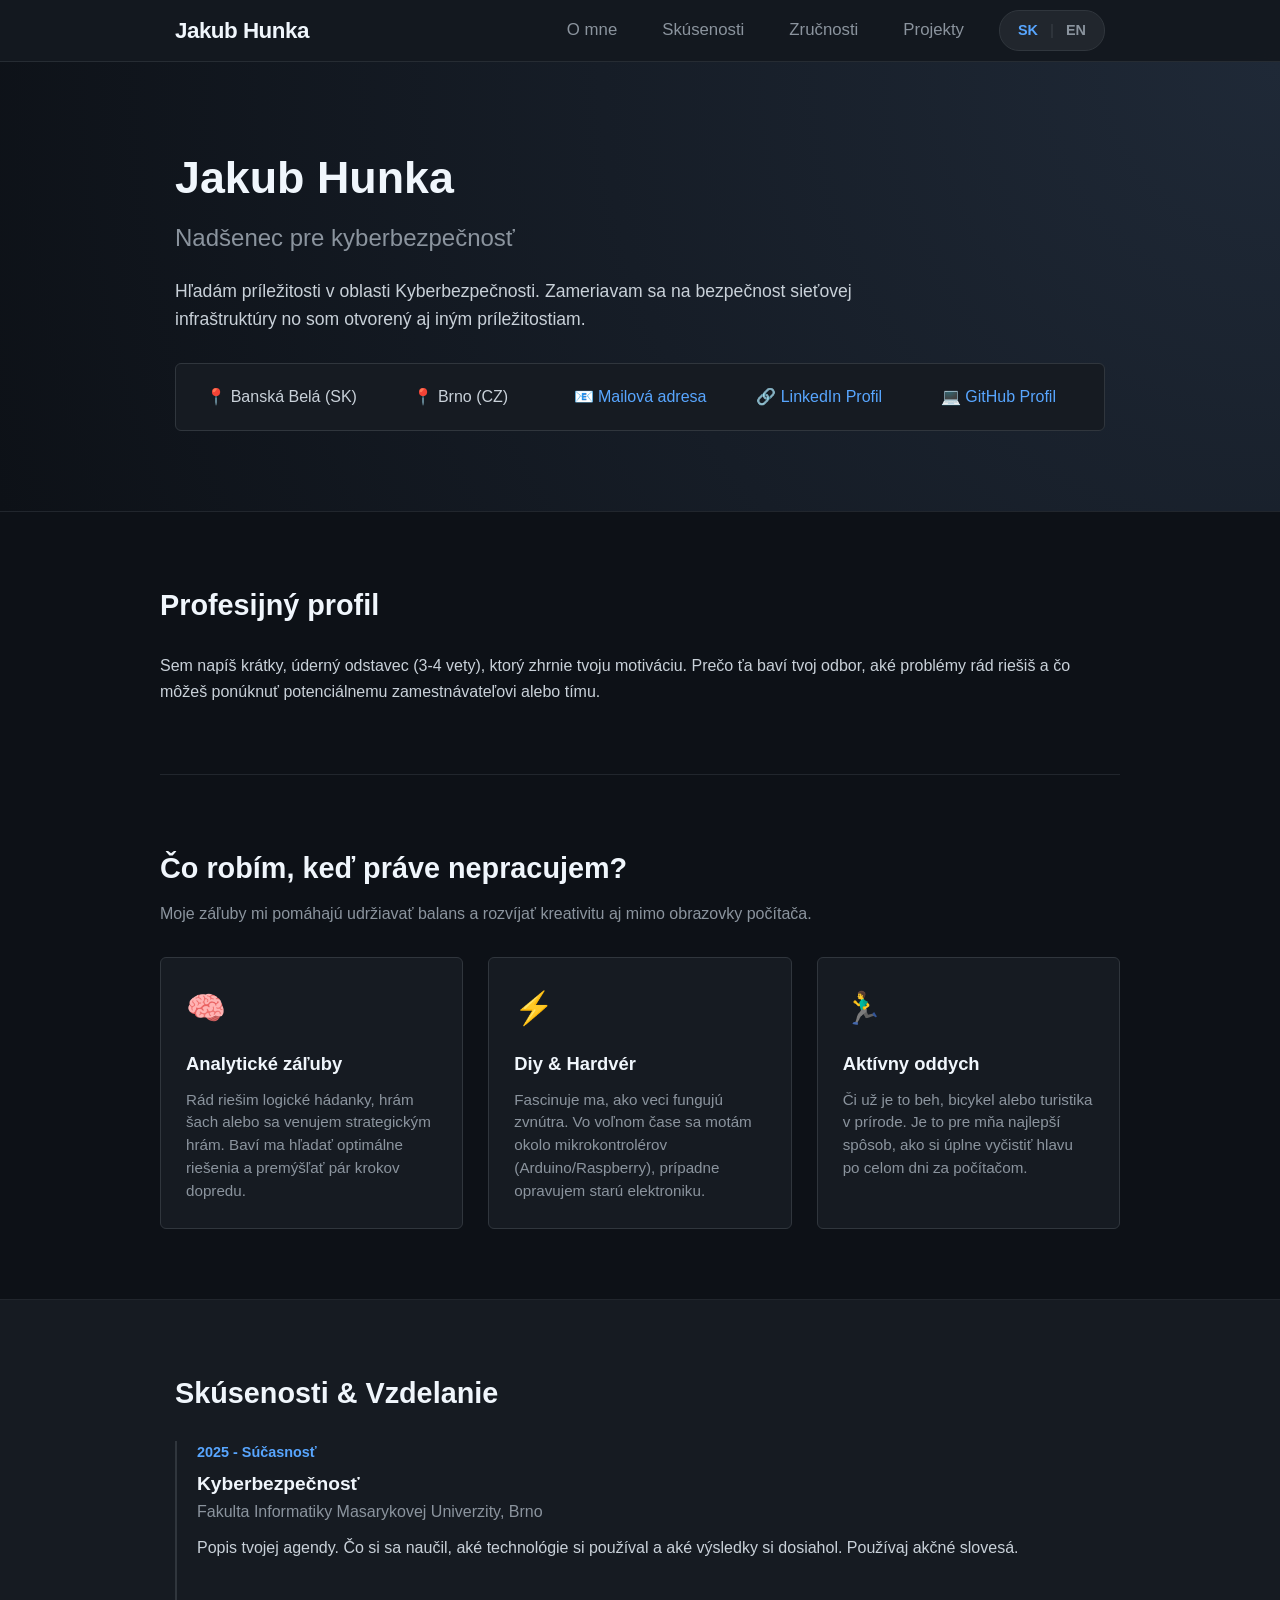
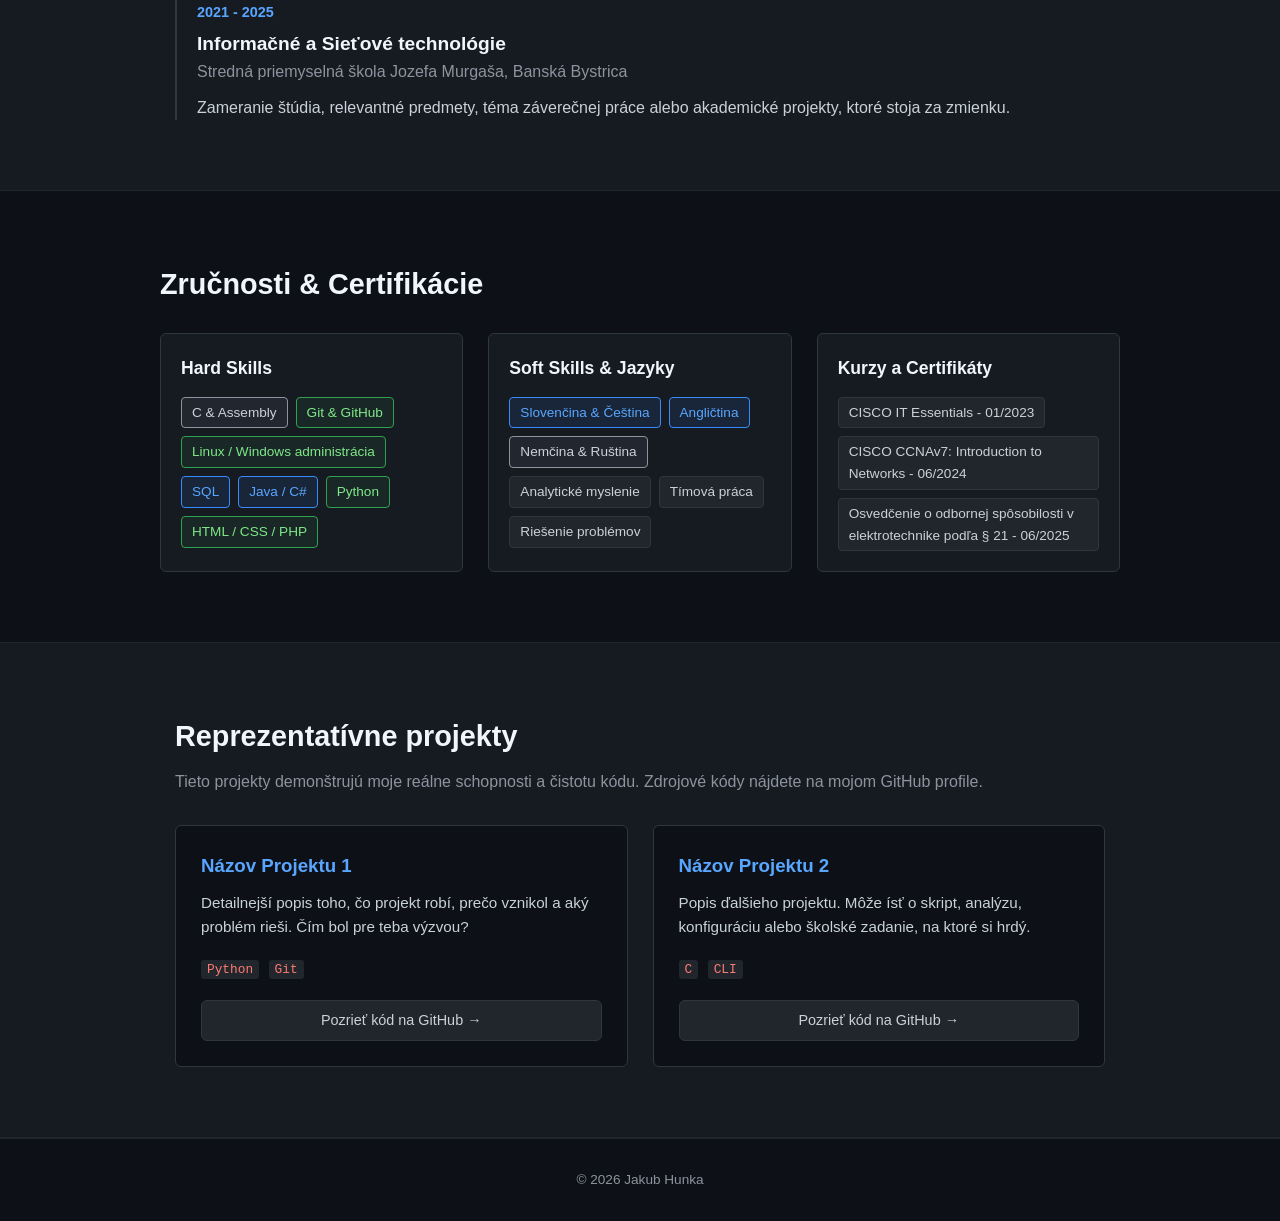
==== index.html @ 0cec3ef6 "first commit" ====
<!DOCTYPE html>
<html lang="sk">
<head>
    <meta charset="UTF-8">
    <meta name="viewport" content="width=device-width, initial-scale=1.0">
    <title>Jakub Hunka | Cybersecurity enthusiast</title>
    <link rel="stylesheet" href="style.css">
    <link rel="icon" href="data:image/svg+xml,<svg xmlns='http://www.w3.org/2000/svg' viewBox='0 0 100 100'><text y='0.9em' font-size='90'>🛡️</text></svg>">
<body>

    <!-- Navigácia -->
    <header>
        <nav class="container">
            <div class="logo">Jakub Hunka</div>
            
            <div class="nav-right">
                <ul class="nav-links">
                    <li><a href="#about">O mne</a></li>
                    <li><a href="#experience">Skúsenosti</a></li>
                    <li><a href="#skills">Zručnosti</a></li>
                    <li><a href="#projects">Projekty</a></li>
                </ul>
                
                <!-- Prepínač jazykov -->
                <div class="lang-switch">
                    <a href="index.html" class="lang-btn active">SK</a>
                    <span class="lang-divider">|</span>
                    <a href="en.html" class="lang-btn">EN</a>
                </div>
            </div>
        </nav>
    </header>

    <!-- Úvod / Rýchly kontakt (Nahrádza záhlavie životopisu) -->
    <section class="hero">
        <div class="container hero-grid">
            <div class="hero-text">
                <h1>Jakub Hunka</h1>
                <h2> Nadšenec pre kyberbezpečnosť</h2>
                <p class="tagline">Hľadám príležitosti v oblasti Kyberbezpečnosti. Zameriavam sa na bezpečnost sieťovej infraštruktúry no som otvorený aj iným príležitostiam.</p>
                
                <!-- Rýchle kontaktné údaje priamo v úvode -->
                <div class="quick-contact">
                    <p>📍 Banská Belá (SK)</p>
                    <p>📍 Brno (CZ)</p>
                    <p>📧 <a href="mailto:heroxxsvk@gmail.com">Mailová adresa</a></p>
                    <p>🔗 <a href="https://www.linkedin.com/in/jakub-hunka-9722633a0/" target="_blank">LinkedIn Profil</a></p>
                    <p>💻 <a href="https://github.com/HeroXXSK" target="_blank">GitHub Profil</a></p>
                </div>
            </div>
        </div>
    </section>

    <!-- O mne / Profil -->
    <section id="about" class="container section">
        <h2>Profesijný profil</h2>
        <p>Sem napíš krátky, úderný odstavec (3-4 vety), ktorý zhrnie tvoju motiváciu. Prečo ťa baví tvoj odbor, aké problémy rád riešiš a čo môžeš ponúknuť potenciálnemu zamestnávateľovi alebo tímu.</p>
    </section>
    <section id="interests" class="container section border-top">
        <h2>Čo robím, keď práve nepracujem?</h2>
        <p class="section-intro">Moje záľuby mi pomáhajú udržiavať balans a rozvíjať kreativitu aj mimo obrazovky počítača.</p>
        
        <div class="interests-grid">
            <div class="interest-card">
                <span class="interest-icon">🧠</span>
                <h3>Analytické záľuby</h3>
                <p>Rád riešim logické hádanky, hrám šach alebo sa venujem strategickým hrám. Baví ma hľadať optimálne riešenia a premýšľať pár krokov dopredu.</p>
            </div>

            <div class="interest-card">
                <span class="interest-icon">⚡</span>
                <h3>Diy & Hardvér</h3>
                <p>Fascinuje ma, ako veci fungujú zvnútra. Vo voľnom čase sa motám okolo mikrokontrolérov (Arduino/Raspberry), prípadne opravujem starú elektroniku.</p>
            </div>

            <div class="interest-card">
                <span class="interest-icon">🏃‍♂️</span>
                <h3>Aktívny oddych</h3>
                <p>Či už je to beh, bicykel alebo turistika v prírode. Je to pre mňa najlepší spôsob, ako si úplne vyčistiť hlavu po celom dni za počítačom.</p>
            </div>
        </div>
    </section>

    <!-- Pracovné skúsenosti a Vzdelanie -->
    <section id="experience" class="bg-dark-accent section">
        <div class="container">
            <h2>Skúsenosti & Vzdelanie</h2>
            <div class="timeline">
                
                <!-- Položka 1 (Napr. práca alebo stáž) -->
                <div class="timeline-item">
                    <div class="timeline-date">2025 - Súčasnosť</div>
                    <div class="timeline-content">
                        <h3>Kyberbezpečnosť</h3>
                        <h4>Fakulta Informatiky Masarykovej Univerzity, Brno</h4>
                        <p>Popis tvojej agendy. Čo si sa naučil, aké technológie si používal a aké výsledky si dosiahol. Používaj akčné slovesá.</p>
                    </div>
                </div>

                <!-- Položka 2 (Napr. vysoká alebo stredná škola) -->
                <div class="timeline-item">
                    <div class="timeline-date">2021 - 2025</div>
                    <div class="timeline-content">
                        <h3>Informačné a Sieťové technológie</h3>
                        <h4>Stredná priemyselná škola Jozefa Murgaša, Banská Bystrica</h4>
                        <p>Zameranie štúdia, relevantné predmety, téma záverečnej práce alebo akademické projekty, ktoré stoja za zmienku.</p>
                    </div>
                </div>

            </div>
        </div>
    </section>

    <!-- Technické a Mäkké Zručnosti -->
    <section id="skills" class="container section">
        <h2>Zručnosti & Certifikácie</h2>
        <div class="skills-grid">
            
            <div class="skill-card">
                <h3>Hard Skills</h3>
                <div class="skill-tags">
                    <span class="skill-lvl-beg" data-tooltip="">C & Assembly</span>
                    <span class="skill-lvl-int" data-tooltip="">Git & GitHub</span>
                    <span class="skill-lvl-int" data-tooltip="">Linux / Windows administrácia</span>
                    <span class="skill-lvl-adv" data-tooltip="">SQL</span>
                    <span class="skill-lvl-adv" data-tooltip="">Java / C#</span>
                    <span class="skill-lvl-int" data-tooltip="">Python</span>
                    <span class="skill-lvl-int" data-tooltip="">HTML / CSS / PHP </span>
                </div>
            </div>

            <div class="skill-card">
                <h3>Soft Skills & Jazyky</h3>
                <div class="skill-tags">
                    <span class="skill-lvl-adv" data-tooltip="Rodný jazyk">Slovenčina & Čeština</span>
                    <span class="skill-lvl-adv" data-tooltip="">Angličtina</span>
                    <span class="skill-lvl-beg" data-tooltip="">Nemčina & Ruština</span>
                    <span class="no-tooltip" data-tooltip="">Analytické myslenie</span>
                    <span class="no-tooltip" data-tooltip="">Tímová práca</span>
                    <span class="no-tooltip" data-tooltip="">Riešenie problémov</span>
                </div>
            </div>

            <div class="skill-card">
                <h3>Kurzy a Certifikáty</h3>
                <div class="skill-tags">
                    <span class="no-tooltip">CISCO IT Essentials - 01/2023</span>
                    <span class="no-tooltip">CISCO CCNAv7: Introduction to Networks - 06/2024</span>
                    <span class="no-tooltip">Osvedčenie o odbornej spôsobilosti v elektrotechnike podľa § 21 - 06/2025</span>
                </div>
            </div>

        </div>
    </section>

    <!-- Projekty (Kľúčová časť, keďže ide o GitHub portfólio) -->
    <section id="projects" class="bg-dark-accent section">
        <div class="container">
            <h2>Reprezentatívne projekty</h2>
            <p class="section-intro">Tieto projekty demonštrujú moje reálne schopnosti a čistotu kódu. Zdrojové kódy nájdete na mojom GitHub profile.</p>
            
            <div class="projects-grid">
                
                <!-- Projekt 1 -->
                <div class="project-box">
                    <h3>Názov Projektu 1</h3>
                    <p>Detailnejší popis toho, čo projekt robí, prečo vznikol a aký problém rieši. Čím bol pre teba výzvou?</p>
                    <div class="project-tech">
                        <code>Python</code> <code>Git</code>
                    </div>
                    <a href="https://github.com/tvoje-meno/projekt1" class="github-btn" target="_blank">Pozrieť kód na GitHub &rarr;</a>
                </div>

                <!-- Projekt 2 -->
                <div class="project-box">
                    <h3>Názov Projektu 2</h3>
                    <p>Popis ďalšieho projektu. Môže ísť o skript, analýzu, konfiguráciu alebo školské zadanie, na ktoré si hrdý.</p>
                    <div class="project-tech">
                        <code>C</code> <code>CLI</code>
                    </div>
                    <a href="https://github.com/tvoje-meno/projekt2" class="github-btn" target="_blank">Pozrieť kód na GitHub &rarr;</a>
                </div>

            </div>
        </div>
    </section>

    <!-- Pätička -->
    <footer>
        <div class="container footer-content">
            <p>&copy; 2026 Jakub Hunka</p>
        </div>
    </footer>

</body>
</html>
---- style.css ----
/* Základné resety */
* {
    margin: 0;
    padding: 0;
    box-sizing: border-box;
}

html {
    scroll-behavior: smooth;
}

body {
    font-family: -apple-system, BlinkMacSystemFont, "Segoe UI", Roboto, Helvetica, Arial, sans-serif;
    line-height: 1.6;
    background-color: #0d1117; /* GitHub dark bg */
    color: #c9d1d9;
}

.container {
    width: 90%;
    max-width: 960px;
    margin: 0 auto;
    padding: 0 15px;
}

/* Navigácia */

.accent {
    color: #58a6ff;
}

.nav-links li {
    margin-left: 20px;
}

header {
    background-color: rgba(22, 27, 34, 0.85); /* Polopriehľadná tmavá */
    backdrop-filter: blur(12px); /* Sklenený efekt */
    -webkit-backdrop-filter: blur(12px);
    position: sticky;
    top: 0;
    z-index: 1000;
    border-bottom: 1px solid rgba(48, 54, 61, 0.7);
    padding: 10px 0; /* Zväčšenie celkovej výšky */
}

nav {
    display: flex;
    justify-content: space-between;
    align-items: center;
}

.logo {
    font-size: 1.4rem; /* Zväčšené logo */
    font-weight: 800;
    letter-spacing: -0.5px;
    color: #f0f6fc;
}

/* Pravá strana navigácie (odkazy + jazyky) */
.nav-right {
    display: flex;
    align-items: center;
    gap: 35px; /* Priestor medzi menu a prepínačom */
}

.nav-links {
    display: flex;
    list-style: none;
    gap: 25px; /* Väčšie rozostupy medzi odkazmi */
}

.nav-links a {
    color: #8b949e;
    text-decoration: none;
    font-size: 1.05rem; /* Väčšie a čitateľnejšie písmo */
    font-weight: 500;
    padding: 6px 0;
    position: relative;
    transition: color 0.2s ease;
}

/* Animovaná linka pod odkazom pri hoveri */
.nav-links a::after {
    content: '';
    position: absolute;
    width: 0;
    height: 2px;
    bottom: 0;
    left: 0;
    background-color: #58a6ff;
    transition: width 0.2s ease;
}

.nav-links a:hover {
    color: #f0f6fc;
}

.nav-links a:hover::after {
    width: 100%;
}

/* Jazykový prepínač */
.lang-switch {
    display: flex;
    align-items: center;
    background-color: #21262d;
    padding: 6px 14px;
    border-radius: 20px; /* Zaoblený "pill" tvar */
    border: 1px solid #30363d;
    font-size: 0.9rem;
    font-weight: 600;
}

.lang-btn {
    color: #8b949e;
    text-decoration: none;
    transition: color 0.2s;
    padding: 2px 4px;
}

.lang-btn:hover {
    color: #58a6ff;
}

.lang-btn.active {
    color: #58a6ff; /* Aktívny jazyk svieti namodro */
}

.lang-divider {
    color: #30363d;
    margin: 0 8px;
    user-select: none;
}

/* Doplnenie pre responzivitu, aby prepínač nezmizol na mobile */
@media (max-width: 600px) {
    .nav-links { 
        display: none; /* Skryje textové menu na mobile */
    }
    .nav-right {
        gap: 0;
    }
}

/* Hero sekcia s kontaktom */
.hero {
    padding: 80px 0;
    background: radial-gradient(circle at top right, #1f2937, #0d1117);
    border-bottom: 1px solid #21262d;
}

.hero-text h1 {
    font-size: 2.8rem;
    color: #f0f6fc;
    margin-bottom: 5px;
}

.hero-text h2 {
    font-size: 1.5rem;
    color: #8b949e;
    font-weight: 400;
    margin-bottom: 20px;
}

.tagline {
    font-size: 1.1rem;
    max-width: 700px;
    margin-bottom: 30px;
}

.quick-contact {
    display: grid;
    grid-template-columns: repeat(auto-fit, minmax(170px, 1fr));
    gap: 8px;
    background-color: #161b22;
    padding: 20px;
    border-radius: 6px;
    border: 1px solid #30363d;
    text-align: center;
}

.quick-contact a {
    color: #58a6ff;
    text-decoration: none;
}

.quick-contact a:hover {
    text-decoration: underline;
}

/* Sekcie obecne */
.section {
    padding: 70px 0;
}

.section h2 {
    font-size: 1.8rem;
    color: #f0f6fc;
    margin-bottom: 25px;
}

.section-intro {
    margin-top: -15px;
    margin-bottom: 30px;
    color: #8b949e;
}

.bg-dark-accent {
    background-color: #161b22;
    border-top: 1px solid #21262d;
    border-bottom: 1px solid #21262d;
}
.border-top {
    border-top: 1px solid #21262d;
}

.interests-grid {
    display: grid;
    grid-template-columns: repeat(auto-fit, minmax(250px, 1fr));
    gap: 25px;
    margin-top: 20px;
}

.interest-card {
    background-color: #161b22;
    padding: 25px;
    border-radius: 6px;
    border: 1px solid #30363d;
    transition: transform 0.2s ease, border-color 0.2s ease;
}

.interest-card:hover {
    transform: translateY(-3px);
    border-color: #58a6ff; /* Pri prejdení myšou sa jemne zvýrazní */
}

.interest-icon {
    font-size: 2rem;
    display: block;
    margin-bottom: 15px;
}

.interest-card h3 {
    color: #f0f6fc;
    font-size: 1.15rem;
    margin-bottom: 10px;
}

.interest-card p {
    font-size: 0.95rem;
    color: #8b949e;
    line-height: 1.5;
}

/* Časová os (Skúsenosti a Vzdelanie) */
.timeline {
    position: relative;
    border-left: 2px solid #30363d;
    padding-left: 20px;
}

.timeline-item {
    position: relative;
    margin-bottom: 40px;
}

.timeline-item:last-child {
    margin-bottom: 0;
}

.timeline-date {
    font-weight: 600;
    color: #58a6ff;
    font-size: 0.9rem;
    margin-bottom: 5px;
}

.timeline-content h3 {
    color: #f0f6fc;
    font-size: 1.2rem;
}

.timeline-content h4 {
    color: #8b949e;
    font-weight: 500;
    font-size: 1rem;
    margin-bottom: 10px;
}

/* Zručnosti */
.skills-grid {
    display: grid;
    grid-template-columns: repeat(auto-fit, minmax(280px, 1fr));
    gap: 25px;
}

.skill-card {
    background-color: #161b22;
    padding: 20px;
    border-radius: 6px;
    border: 1px solid #30363d;
}

.skill-card h3 {
    color: #f0f6fc;
    font-size: 1.1rem;
    margin-bottom: 15px;
}

.skill-tags {
    display: flex;
    flex-wrap: wrap;
    gap: 8px;
}

.skill-tags span {
    background-color: #21262d;
    color: #c9d1d9;
    padding: 4px 10px;
    border-radius: 4px;
    font-size: 0.85rem;
    border: 1px solid #30363d;
    position: relative;
    cursor: help;
}
.skill-tags span::before{
    content: attr(data-tooltip);
    position: absolute;
    bottom: 130%;
    left: 50%;
    transform: translateX(-50%) translateY(10px);
    background-color: #161b22;
    color: #c9d1d9;
    padding: 8px 12px;
    font-size: 0.8rem;
    border-radius: 6px;
    border: 1px solid #30363d;
    white-space: nowrap;
    box-shadow: 0 4px 12px rgba(0, 0, 0, 0.5);
    opacity: 0;
    pointer-events: none;
    transition: opacity 0.2s ease, transform 0.2s ease;
    z-index: 10;
}
.skill-tags span::after {
    content: '';
    position: absolute;
    bottom: 115%;
    left: 50%;
    transform: translateX(-50%) translateY(10px);
    border-width: 6px;
    border-style: solid;
    border-color: #30363d transparent transparent transparent;
    opacity: 0;
    pointer-events: none;
    transition: opacity 0.2s ease, transform 0.2s ease;
    z-index: 10;
}
.skill-tags span:hover::before,
.skill-tags span:hover::after {
    opacity: 1;
    transform: translateX(-50%) translateY(0);
}
.skill-tags span.no-tooltip {
    cursor: default;
}
.skill-tags span.no-tooltip:hover::before,
.skill-tags span.no-tooltip:hover::after {
    display: none !important;
    opacity: 0 !important;
    visibility: hidden !important;
}
.skill-tags .skill-lvl-adv {
    border-color: #388bfd;
    color: #58a6ff;
    background-color: rgba(56, 139, 253, 0.1);
}
.skill-tags .skill-lvl-int {
    border-color: #30a14e;
    color: #7ee787;
    background-color: rgba(48, 161, 78, 0.1);
}
.skill-tags .skill-lvl-beg {
    border-color: #8b949e;
    color: #c9d1d9;
    background-color: rgba(139, 148, 158, 0.1);
}


/* Projekty */
.projects-grid {
    display: grid;
    grid-template-columns: repeat(auto-fit, minmax(320px, 1fr));
    gap: 25px;
}

.project-box {
    background-color: #0d1117;
    padding: 25px;
    border-radius: 6px;
    border: 1px solid #30363d;
    display: flex;
    flex-direction: column;
    justify-content: space-between;
}

.project-box h3 {
    color: #58a6ff;
    margin-bottom: 10px;
}

.project-box p {
    font-size: 0.95rem;
    margin-bottom: 15px;
    flex-grow: 1;
}

.project-tech {
    margin-bottom: 20px;
}

.project-tech code {
    background-color: #21262d;
    padding: 2px 6px;
    border-radius: 3px;
    font-size: 0.8rem;
    margin-right: 5px;
    color: #ff7b72;
}

.github-btn {
    display: inline-block;
    text-decoration: none;
    color: #c9d1d9;
    background-color: #21262d;
    padding: 8px 16px;
    border-radius: 6px;
    border: 1px solid #30363d;
    font-size: 0.9rem;
    text-align: center;
    transition: background-color 0.2s, border-color 0.2s;
}

.github-btn:hover {
    background-color: #30363d;
    border-color: #8b949e;
}

/* Pätička */
footer {
    padding: 30px 0;
    text-align: center;
    font-size: 0.85rem;
    color: #8b949e;
    border-top: 1px solid #21262d;
}

/* Mobilné zobrazenie */
@media (max-width: 600px) {
    .hero-text h1 { font-size: 2rem; }
    .nav-links { display: none; } /* Zjednodušenie pre mobil */
}
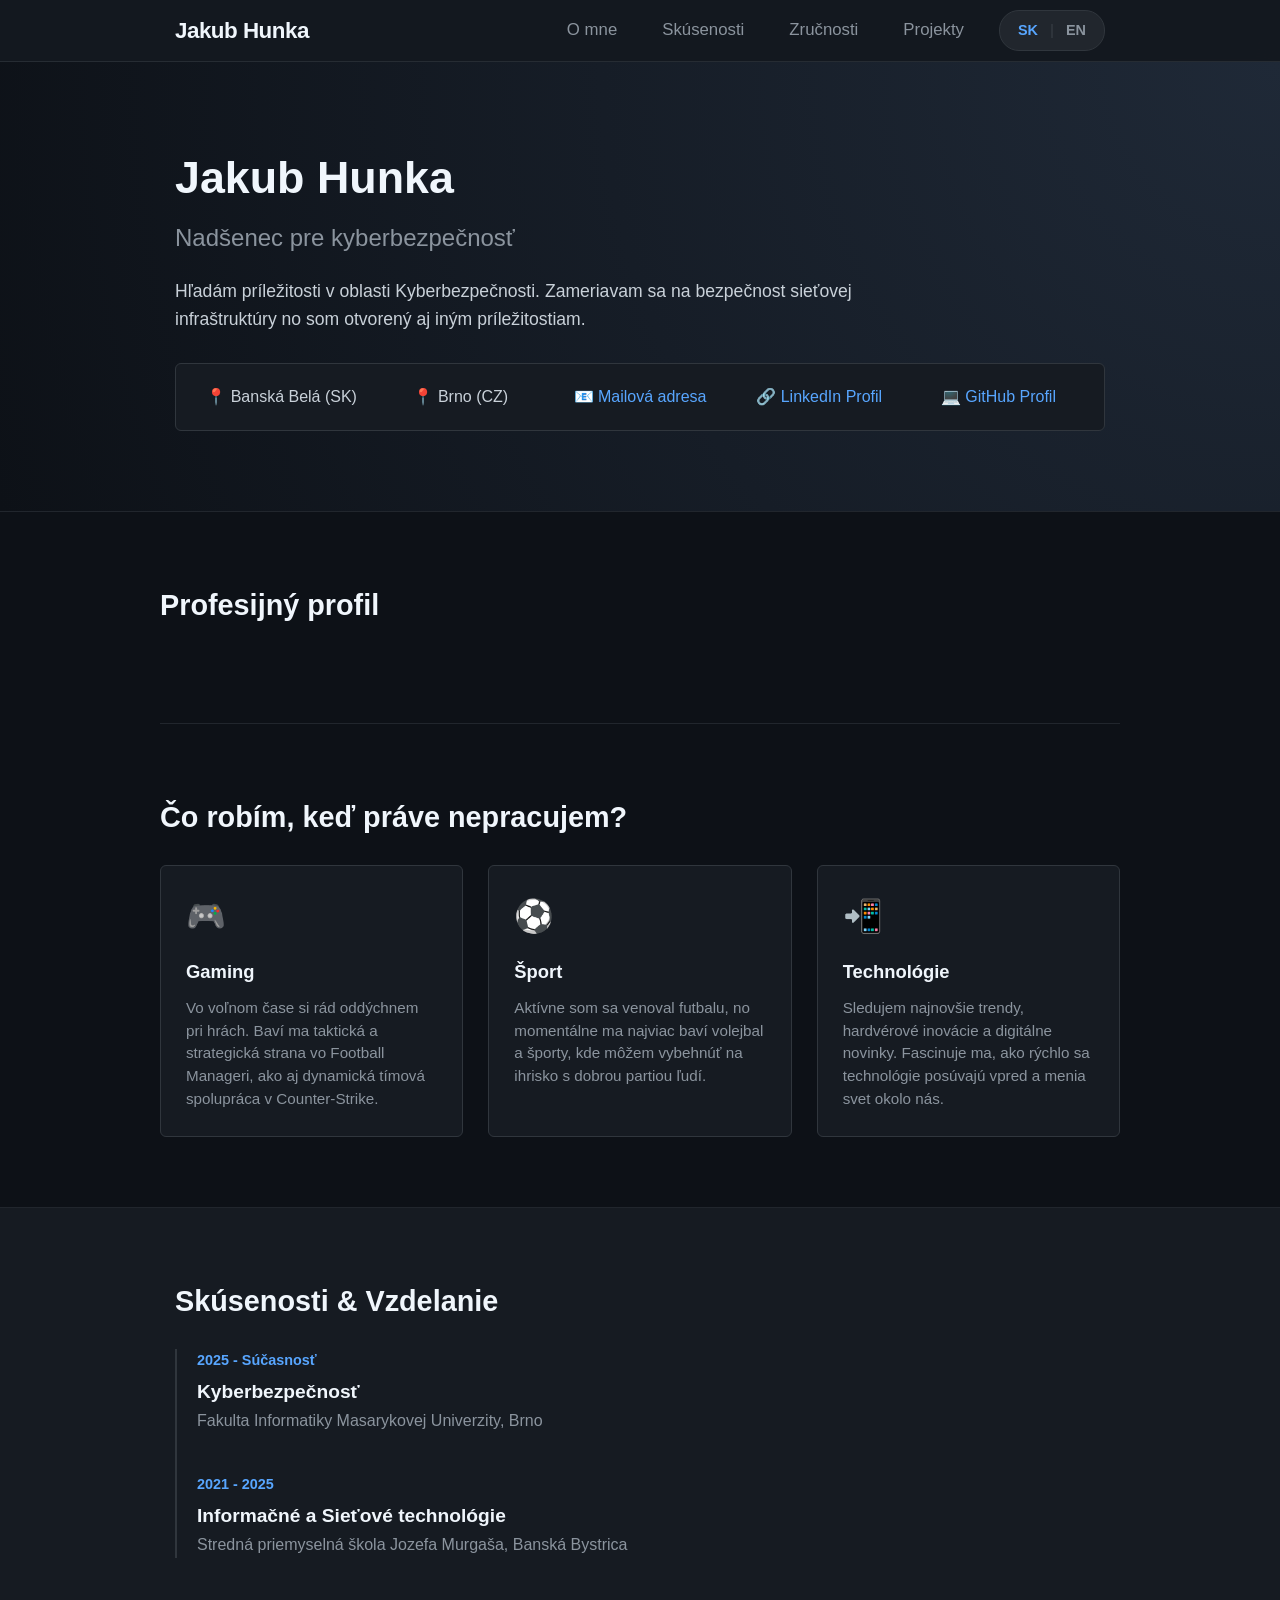
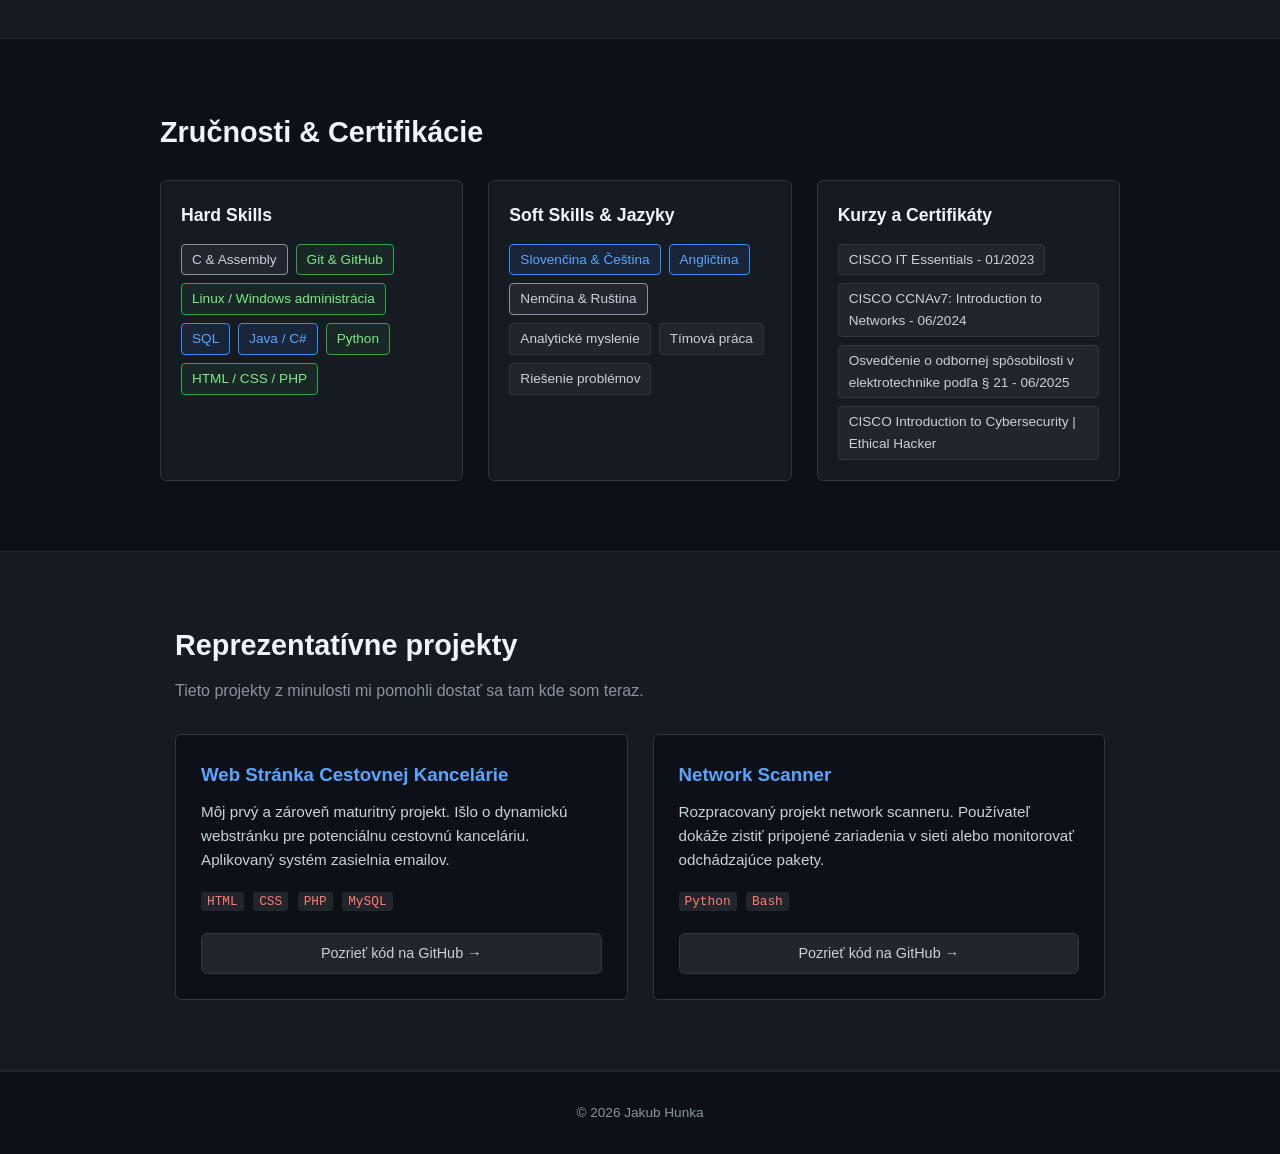
==== commit 35363a04: "Updated" ====
--- a/index.html
+++ b/index.html
@@ -54,29 +54,28 @@
     <!-- O mne / Profil -->
     <section id="about" class="container section">
         <h2>Profesijný profil</h2>
-        <p>Sem napíš krátky, úderný odstavec (3-4 vety), ktorý zhrnie tvoju motiváciu. Prečo ťa baví tvoj odbor, aké problémy rád riešiš a čo môžeš ponúknuť potenciálnemu zamestnávateľovi alebo tímu.</p>
+        <p></p>
     </section>
     <section id="interests" class="container section border-top">
         <h2>Čo robím, keď práve nepracujem?</h2>
-        <p class="section-intro">Moje záľuby mi pomáhajú udržiavať balans a rozvíjať kreativitu aj mimo obrazovky počítača.</p>
         
         <div class="interests-grid">
             <div class="interest-card">
-                <span class="interest-icon">🧠</span>
-                <h3>Analytické záľuby</h3>
-                <p>Rád riešim logické hádanky, hrám šach alebo sa venujem strategickým hrám. Baví ma hľadať optimálne riešenia a premýšľať pár krokov dopredu.</p>
+                <span class="interest-icon">🎮</span>
+                <h3>Gaming</h3>
+                <p>Vo voľnom čase si rád oddýchnem pri hrách. Baví ma taktická a strategická strana vo Football Manageri, ako aj dynamická tímová spolupráca v Counter-Strike.</p>
             </div>
 
             <div class="interest-card">
-                <span class="interest-icon">⚡</span>
-                <h3>Diy & Hardvér</h3>
-                <p>Fascinuje ma, ako veci fungujú zvnútra. Vo voľnom čase sa motám okolo mikrokontrolérov (Arduino/Raspberry), prípadne opravujem starú elektroniku.</p>
+                <span class="interest-icon">⚽</span>
+                <h3>Šport</h3>
+                <p>Aktívne som sa venoval futbalu, no momentálne ma najviac baví volejbal a športy, kde môžem vybehnúť na ihrisko s dobrou partiou ľudí.</p>
             </div>
 
             <div class="interest-card">
-                <span class="interest-icon">🏃‍♂️</span>
-                <h3>Aktívny oddych</h3>
-                <p>Či už je to beh, bicykel alebo turistika v prírode. Je to pre mňa najlepší spôsob, ako si úplne vyčistiť hlavu po celom dni za počítačom.</p>
+                <span class="interest-icon">📲</span>
+                <h3>Technológie</h3>
+                <p>Sledujem najnovšie trendy, hardvérové inovácie a digitálne novinky. Fascinuje ma, ako rýchlo sa technológie posúvajú vpred a menia svet okolo nás.</p>
             </div>
         </div>
     </section>
@@ -87,13 +86,13 @@
             <h2>Skúsenosti & Vzdelanie</h2>
             <div class="timeline">
                 
-                <!-- Položka 1 (Napr. práca alebo stáž) -->
+                <!-- Položka 1 (Napr. súčasná práca alebo štúdium) -->
                 <div class="timeline-item">
                     <div class="timeline-date">2025 - Súčasnosť</div>
                     <div class="timeline-content">
                         <h3>Kyberbezpečnosť</h3>
                         <h4>Fakulta Informatiky Masarykovej Univerzity, Brno</h4>
-                        <p>Popis tvojej agendy. Čo si sa naučil, aké technológie si používal a aké výsledky si dosiahol. Používaj akčné slovesá.</p>
+                        <p></p>
                     </div>
                 </div>
 
@@ -103,7 +102,7 @@
                     <div class="timeline-content">
                         <h3>Informačné a Sieťové technológie</h3>
                         <h4>Stredná priemyselná škola Jozefa Murgaša, Banská Bystrica</h4>
-                        <p>Zameranie štúdia, relevantné predmety, téma záverečnej práce alebo akademické projekty, ktoré stoja za zmienku.</p>
+                        <p></p>
                     </div>
                 </div>
 
@@ -147,6 +146,7 @@
                     <span class="no-tooltip">CISCO IT Essentials - 01/2023</span>
                     <span class="no-tooltip">CISCO CCNAv7: Introduction to Networks - 06/2024</span>
                     <span class="no-tooltip">Osvedčenie o odbornej spôsobilosti v elektrotechnike podľa § 21 - 06/2025</span>
+                    <span class="no-tooltip">CISCO Introduction to Cybersecurity | Ethical Hacker</span>
                 </div>
             </div>
 
@@ -157,28 +157,28 @@
     <section id="projects" class="bg-dark-accent section">
         <div class="container">
             <h2>Reprezentatívne projekty</h2>
-            <p class="section-intro">Tieto projekty demonštrujú moje reálne schopnosti a čistotu kódu. Zdrojové kódy nájdete na mojom GitHub profile.</p>
+            <p class="section-intro">Tieto projekty z minulosti mi pomohli dostať sa tam kde som teraz.</p>
             
             <div class="projects-grid">
                 
                 <!-- Projekt 1 -->
                 <div class="project-box">
-                    <h3>Názov Projektu 1</h3>
-                    <p>Detailnejší popis toho, čo projekt robí, prečo vznikol a aký problém rieši. Čím bol pre teba výzvou?</p>
+                    <h3>Web Stránka Cestovnej Kancelárie</h3>
+                    <p>Môj prvý a zároveň maturitný projekt. Išlo o dynamickú webstránku pre potenciálnu cestovnú kanceláriu. Aplikovaný systém zasielnia emailov.</p>
                     <div class="project-tech">
-                        <code>Python</code> <code>Git</code>
+                        <code>HTML</code> <code>CSS</code> <code>PHP</code> <code>MySQL</code>
                     </div>
-                    <a href="https://github.com/tvoje-meno/projekt1" class="github-btn" target="_blank">Pozrieť kód na GitHub &rarr;</a>
+                    <a href="https://github.com/HeroXXSK/RocnikovyProjekt" class="github-btn" target="_blank">Pozrieť kód na GitHub &rarr;</a>
                 </div>
 
                 <!-- Projekt 2 -->
                 <div class="project-box">
-                    <h3>Názov Projektu 2</h3>
-                    <p>Popis ďalšieho projektu. Môže ísť o skript, analýzu, konfiguráciu alebo školské zadanie, na ktoré si hrdý.</p>
+                    <h3>Network Scanner</h3>
+                    <p>Rozpracovaný projekt network scanneru. Používateľ dokáže zistiť pripojené zariadenia v sieti alebo monitorovať odchádzajúce pakety.</p>
                     <div class="project-tech">
-                        <code>C</code> <code>CLI</code>
+                        <code>Python</code> <code>Bash</code>
                     </div>
-                    <a href="https://github.com/tvoje-meno/projekt2" class="github-btn" target="_blank">Pozrieť kód na GitHub &rarr;</a>
+                    <a href="https://github.com/HeroXXSK/network-scanner" class="github-btn" target="_blank">Pozrieť kód na GitHub &rarr;</a>
                 </div>
 
             </div>
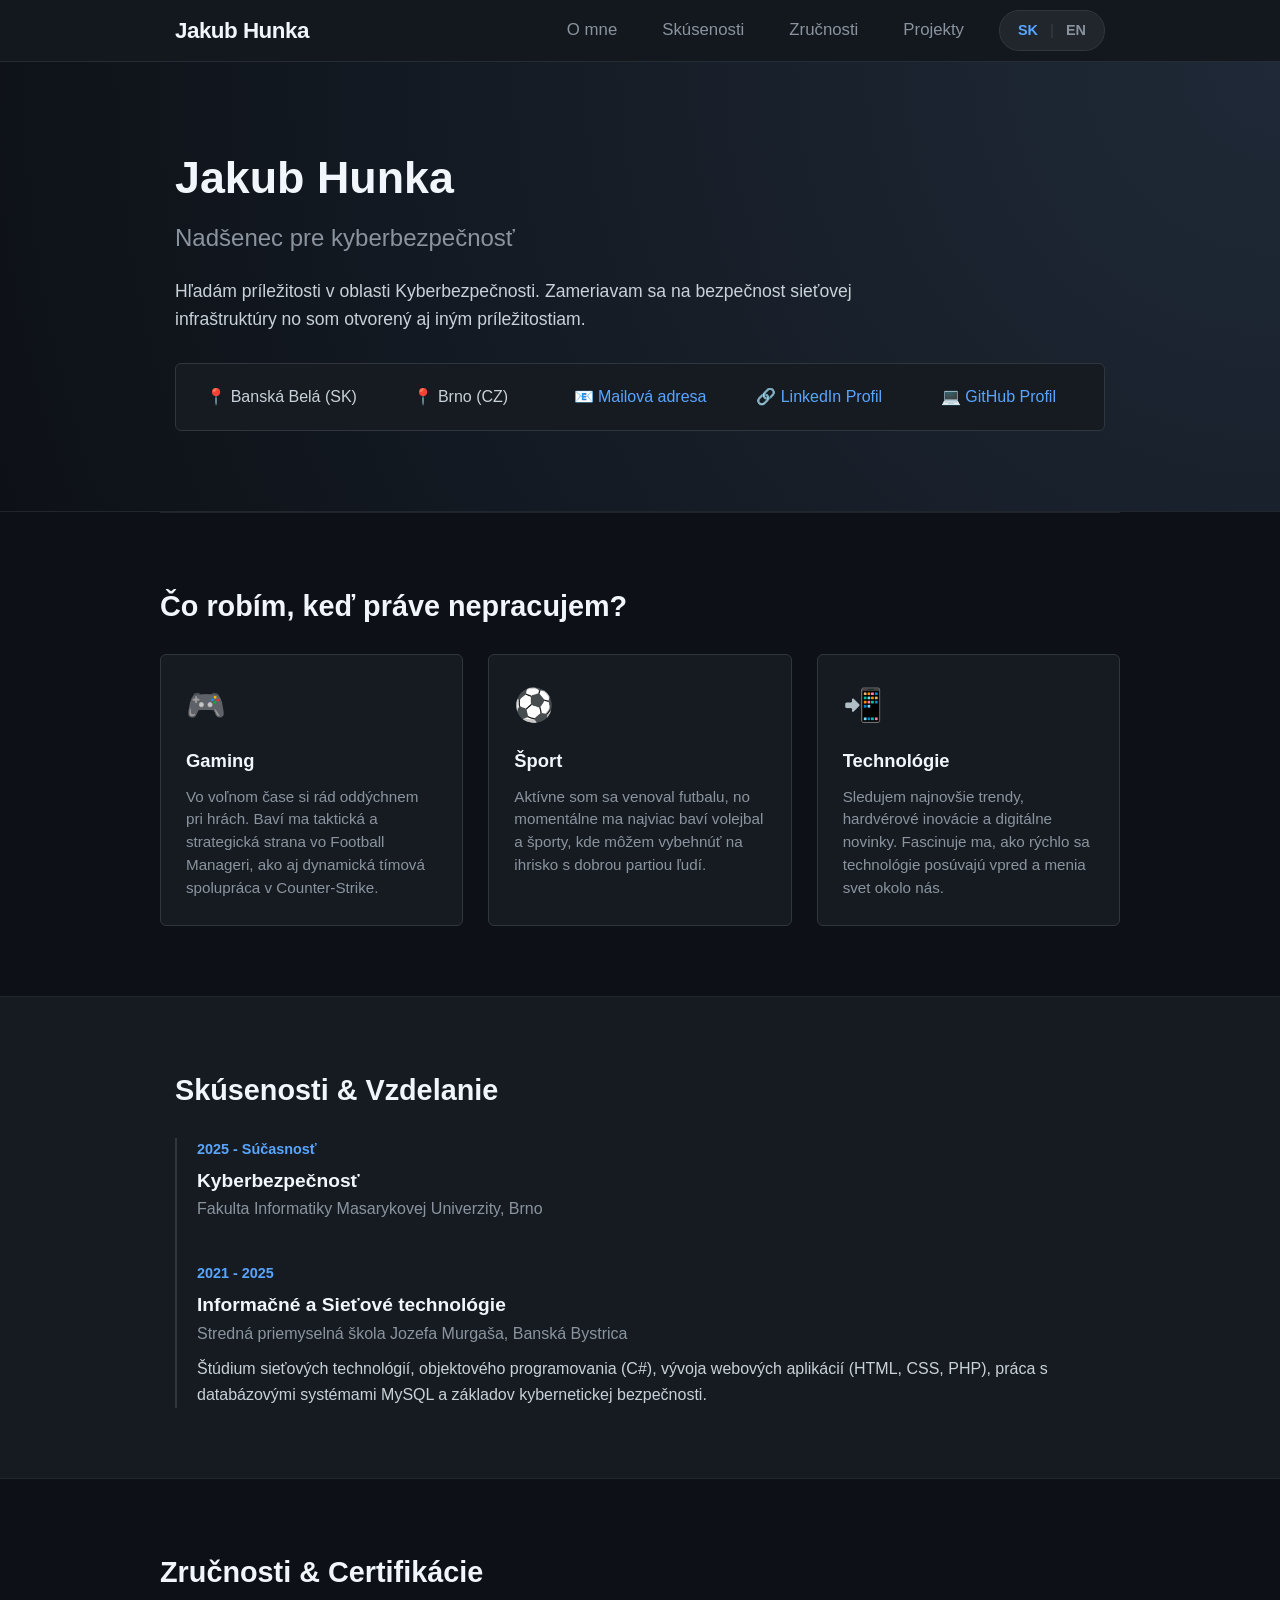
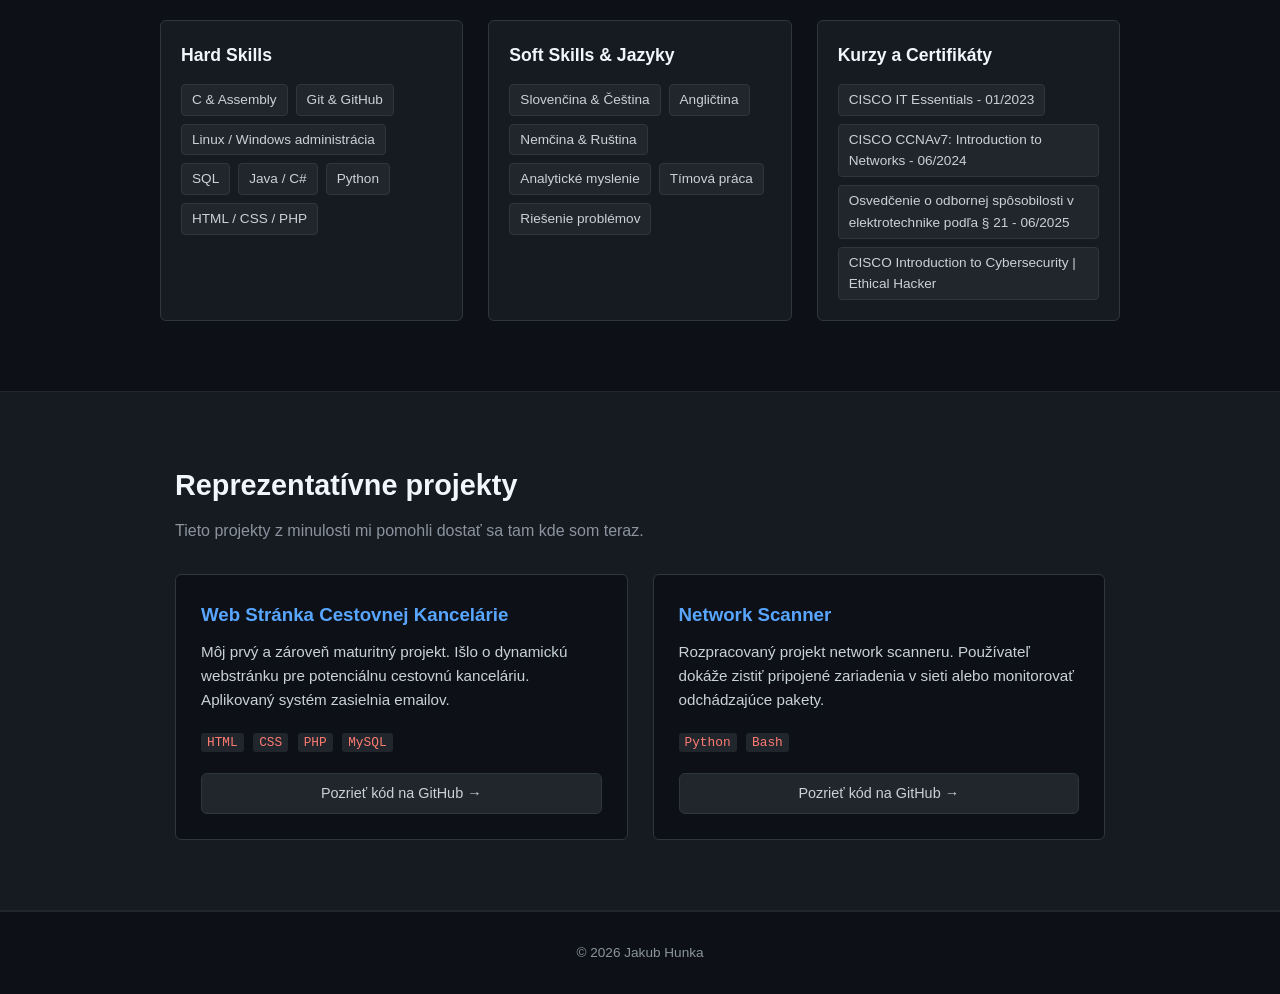
==== commit c55e3d71: "Updated" ====
--- a/index.html
+++ b/index.html
@@ -8,7 +8,6 @@
     <link rel="icon" href="data:image/svg+xml,<svg xmlns='http://www.w3.org/2000/svg' viewBox='0 0 100 100'><text y='0.9em' font-size='90'>🛡️</text></svg>">
 <body>
 
-    <!-- Navigácia -->
     <header>
         <nav class="container">
             <div class="logo">Jakub Hunka</div>
@@ -21,7 +20,6 @@
                     <li><a href="#projects">Projekty</a></li>
                 </ul>
                 
-                <!-- Prepínač jazykov -->
                 <div class="lang-switch">
                     <a href="index.html" class="lang-btn active">SK</a>
                     <span class="lang-divider">|</span>
@@ -31,7 +29,7 @@
         </nav>
     </header>
 
-    <!-- Úvod / Rýchly kontakt (Nahrádza záhlavie životopisu) -->
+    
     <section class="hero">
         <div class="container hero-grid">
             <div class="hero-text">
@@ -39,7 +37,6 @@
                 <h2> Nadšenec pre kyberbezpečnosť</h2>
                 <p class="tagline">Hľadám príležitosti v oblasti Kyberbezpečnosti. Zameriavam sa na bezpečnost sieťovej infraštruktúry no som otvorený aj iným príležitostiam.</p>
                 
-                <!-- Rýchle kontaktné údaje priamo v úvode -->
                 <div class="quick-contact">
                     <p>📍 Banská Belá (SK)</p>
                     <p>📍 Brno (CZ)</p>
@@ -51,11 +48,8 @@
         </div>
     </section>
 
-    <!-- O mne / Profil -->
-    <section id="about" class="container section">
-        <h2>Profesijný profil</h2>
-        <p></p>
-    </section>
+    <!--<section id="about" class="container section">
+    </section>-->
     <section id="interests" class="container section border-top">
         <h2>Čo robím, keď práve nepracujem?</h2>
         
@@ -80,13 +74,11 @@
         </div>
     </section>
 
-    <!-- Pracovné skúsenosti a Vzdelanie -->
     <section id="experience" class="bg-dark-accent section">
         <div class="container">
             <h2>Skúsenosti & Vzdelanie</h2>
             <div class="timeline">
                 
-                <!-- Položka 1 (Napr. súčasná práca alebo štúdium) -->
                 <div class="timeline-item">
                     <div class="timeline-date">2025 - Súčasnosť</div>
                     <div class="timeline-content">
@@ -96,13 +88,12 @@
                     </div>
                 </div>
 
-                <!-- Položka 2 (Napr. vysoká alebo stredná škola) -->
                 <div class="timeline-item">
                     <div class="timeline-date">2021 - 2025</div>
                     <div class="timeline-content">
                         <h3>Informačné a Sieťové technológie</h3>
                         <h4>Stredná priemyselná škola Jozefa Murgaša, Banská Bystrica</h4>
-                        <p></p>
+                        <p>Štúdium sieťových technológií, objektového programovania (C#), vývoja webových aplikácií (HTML, CSS, PHP), práca s databázovými systémami MySQL a základov kybernetickej bezpečnosti.</p>
                     </div>
                 </div>
 
@@ -110,7 +101,6 @@
         </div>
     </section>
 
-    <!-- Technické a Mäkké Zručnosti -->
     <section id="skills" class="container section">
         <h2>Zručnosti & Certifikácie</h2>
         <div class="skills-grid">
@@ -118,22 +108,22 @@
             <div class="skill-card">
                 <h3>Hard Skills</h3>
                 <div class="skill-tags">
-                    <span class="skill-lvl-beg" data-tooltip="">C & Assembly</span>
-                    <span class="skill-lvl-int" data-tooltip="">Git & GitHub</span>
-                    <span class="skill-lvl-int" data-tooltip="">Linux / Windows administrácia</span>
-                    <span class="skill-lvl-adv" data-tooltip="">SQL</span>
-                    <span class="skill-lvl-adv" data-tooltip="">Java / C#</span>
-                    <span class="skill-lvl-int" data-tooltip="">Python</span>
-                    <span class="skill-lvl-int" data-tooltip="">HTML / CSS / PHP </span>
+                    <span class="no-tooltip" data-tooltip="">C & Assembly</span>
+                    <span class="no-tooltip" data-tooltip="">Git & GitHub</span>
+                    <span class="no-tooltip" data-tooltip="">Linux / Windows administrácia</span>
+                    <span class="no-tooltip" data-tooltip="">SQL</span>
+                    <span class="no-tooltip" data-tooltip="">Java / C#</span>
+                    <span class="no-tooltip" data-tooltip="">Python</span>
+                    <span class="no-tooltip" data-tooltip="">HTML / CSS / PHP </span>
                 </div>
             </div>
 
             <div class="skill-card">
                 <h3>Soft Skills & Jazyky</h3>
                 <div class="skill-tags">
-                    <span class="skill-lvl-adv" data-tooltip="Rodný jazyk">Slovenčina & Čeština</span>
-                    <span class="skill-lvl-adv" data-tooltip="">Angličtina</span>
-                    <span class="skill-lvl-beg" data-tooltip="">Nemčina & Ruština</span>
+                    <span class="no-tooltip" data-tooltip="Rodný jazyk">Slovenčina & Čeština</span>
+                    <span class="no-tooltip" data-tooltip="">Angličtina</span>
+                    <span class="no-tooltip" data-tooltip="">Nemčina & Ruština</span>
                     <span class="no-tooltip" data-tooltip="">Analytické myslenie</span>
                     <span class="no-tooltip" data-tooltip="">Tímová práca</span>
                     <span class="no-tooltip" data-tooltip="">Riešenie problémov</span>
@@ -153,7 +143,6 @@
         </div>
     </section>
 
-    <!-- Projekty (Kľúčová časť, keďže ide o GitHub portfólio) -->
     <section id="projects" class="bg-dark-accent section">
         <div class="container">
             <h2>Reprezentatívne projekty</h2>
@@ -161,17 +150,15 @@
             
             <div class="projects-grid">
                 
-                <!-- Projekt 1 -->
                 <div class="project-box">
                     <h3>Web Stránka Cestovnej Kancelárie</h3>
                     <p>Môj prvý a zároveň maturitný projekt. Išlo o dynamickú webstránku pre potenciálnu cestovnú kanceláriu. Aplikovaný systém zasielnia emailov.</p>
                     <div class="project-tech">
                         <code>HTML</code> <code>CSS</code> <code>PHP</code> <code>MySQL</code>
                     </div>
-                    <a href="https://github.com/HeroXXSK/RocnikovyProjekt" class="github-btn" target="_blank">Pozrieť kód na GitHub &rarr;</a>
+                    <a href="https://github.com/HeroXXSK/MaturitnyProjekt" class="github-btn" target="_blank">Pozrieť kód na GitHub &rarr;</a>
                 </div>
 
-                <!-- Projekt 2 -->
                 <div class="project-box">
                     <h3>Network Scanner</h3>
                     <p>Rozpracovaný projekt network scanneru. Používateľ dokáže zistiť pripojené zariadenia v sieti alebo monitorovať odchádzajúce pakety.</p>
--- a/style.css
+++ b/style.css
@@ -34,14 +34,14 @@
 }
 
 header {
-    background-color: rgba(22, 27, 34, 0.85); /* Polopriehľadná tmavá */
-    backdrop-filter: blur(12px); /* Sklenený efekt */
+    background-color: rgba(22, 27, 34, 0.85); 
+    backdrop-filter: blur(12px); 
     -webkit-backdrop-filter: blur(12px);
     position: sticky;
     top: 0;
     z-index: 1000;
     border-bottom: 1px solid rgba(48, 54, 61, 0.7);
-    padding: 10px 0; /* Zväčšenie celkovej výšky */
+    padding: 10px 0; 
 }
 
 nav {
@@ -51,7 +51,7 @@
 }
 
 .logo {
-    font-size: 1.4rem; /* Zväčšené logo */
+    font-size: 1.4rem; 
     font-weight: 800;
     letter-spacing: -0.5px;
     color: #f0f6fc;
@@ -61,19 +61,19 @@
 .nav-right {
     display: flex;
     align-items: center;
-    gap: 35px; /* Priestor medzi menu a prepínačom */
+    gap: 35px; 
 }
 
 .nav-links {
     display: flex;
     list-style: none;
-    gap: 25px; /* Väčšie rozostupy medzi odkazmi */
+    gap: 25px; 
 }
 
 .nav-links a {
     color: #8b949e;
     text-decoration: none;
-    font-size: 1.05rem; /* Väčšie a čitateľnejšie písmo */
+    font-size: 1.05rem; 
     font-weight: 500;
     padding: 6px 0;
     position: relative;
@@ -106,7 +106,7 @@
     align-items: center;
     background-color: #21262d;
     padding: 6px 14px;
-    border-radius: 20px; /* Zaoblený "pill" tvar */
+    border-radius: 20px; 
     border: 1px solid #30363d;
     font-size: 0.9rem;
     font-weight: 600;
@@ -124,7 +124,7 @@
 }
 
 .lang-btn.active {
-    color: #58a6ff; /* Aktívny jazyk svieti namodro */
+    color: #58a6ff; 
 }
 
 .lang-divider {
@@ -136,7 +136,7 @@
 /* Doplnenie pre responzivitu, aby prepínač nezmizol na mobile */
 @media (max-width: 600px) {
     .nav-links { 
-        display: none; /* Skryje textové menu na mobile */
+        display: none; 
     }
     .nav-right {
         gap: 0;
@@ -232,7 +232,7 @@
 
 .interest-card:hover {
     transform: translateY(-3px);
-    border-color: #58a6ff; /* Pri prejdení myšou sa jemne zvýrazní */
+    border-color: #58a6ff; 
 }
 
 .interest-icon {
@@ -459,5 +459,5 @@
 /* Mobilné zobrazenie */
 @media (max-width: 600px) {
     .hero-text h1 { font-size: 2rem; }
-    .nav-links { display: none; } /* Zjednodušenie pre mobil */
-}
+    .nav-links { display: none; }
+}
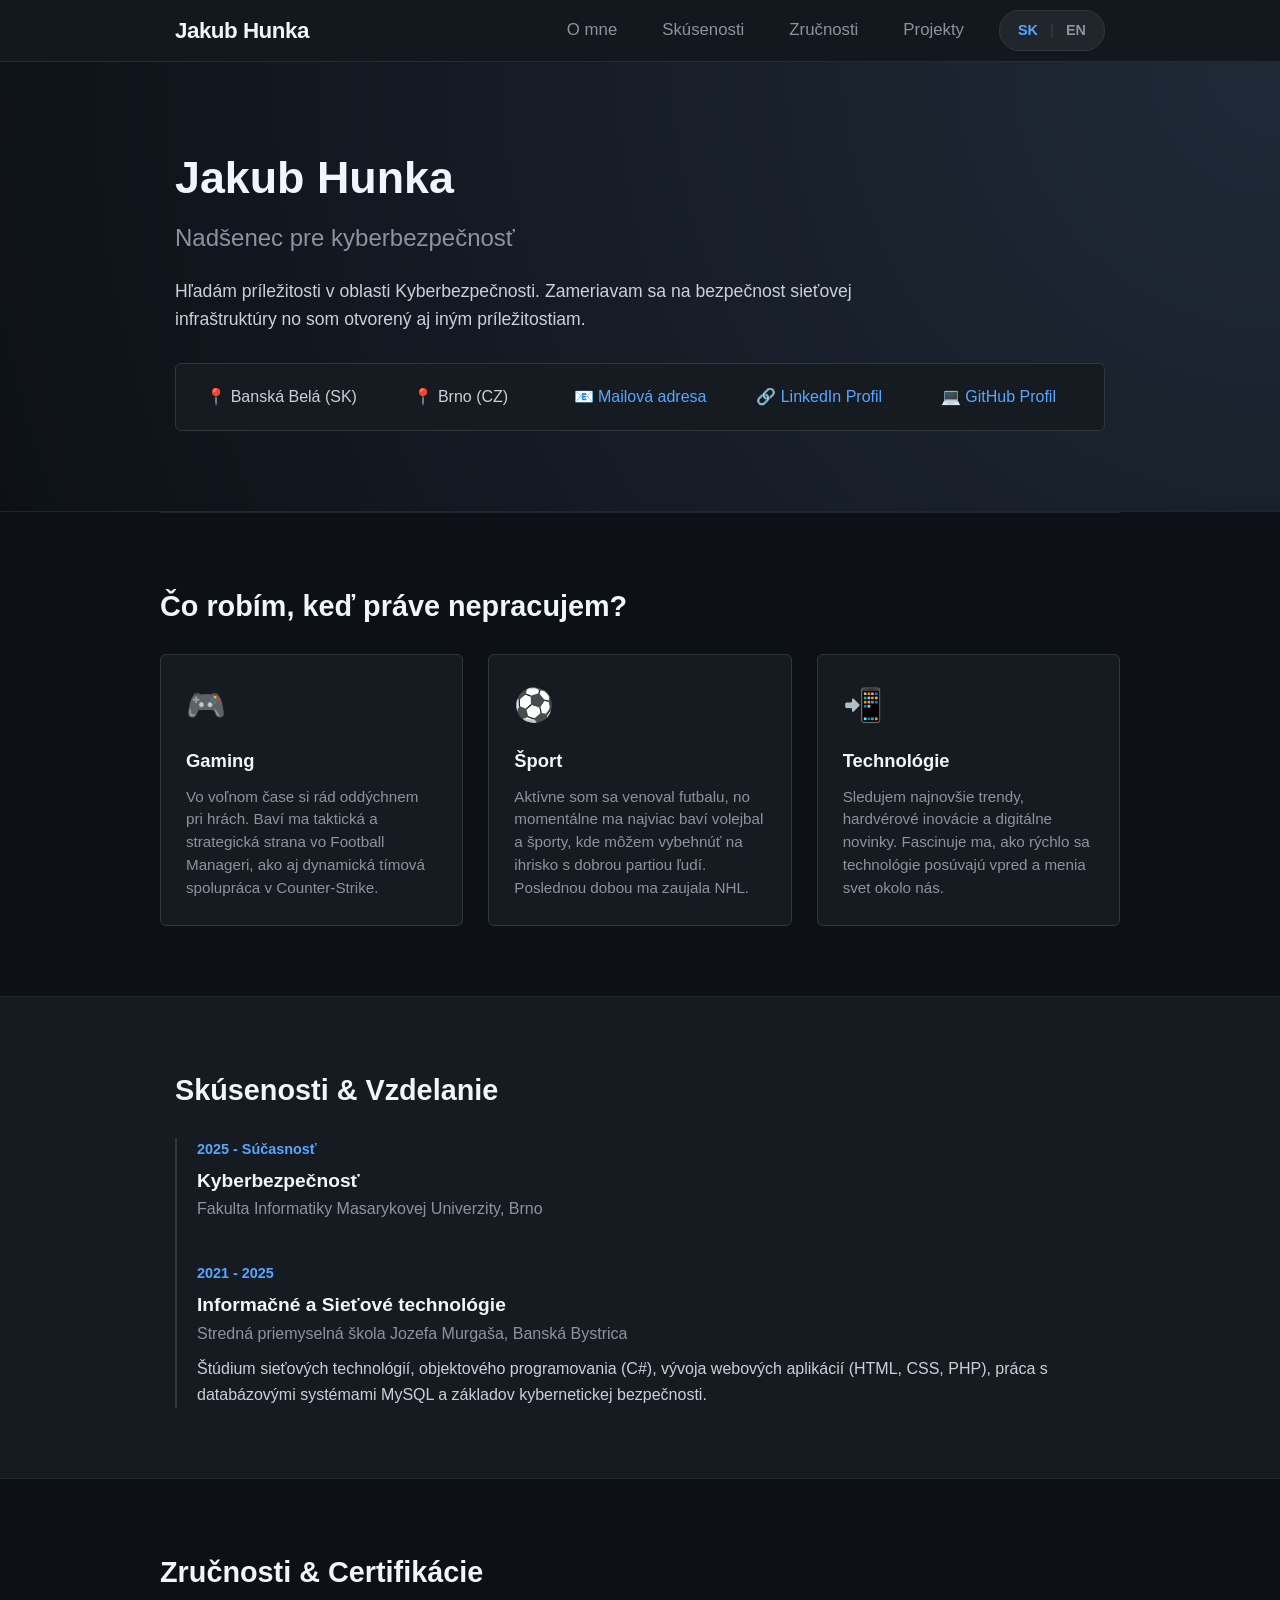
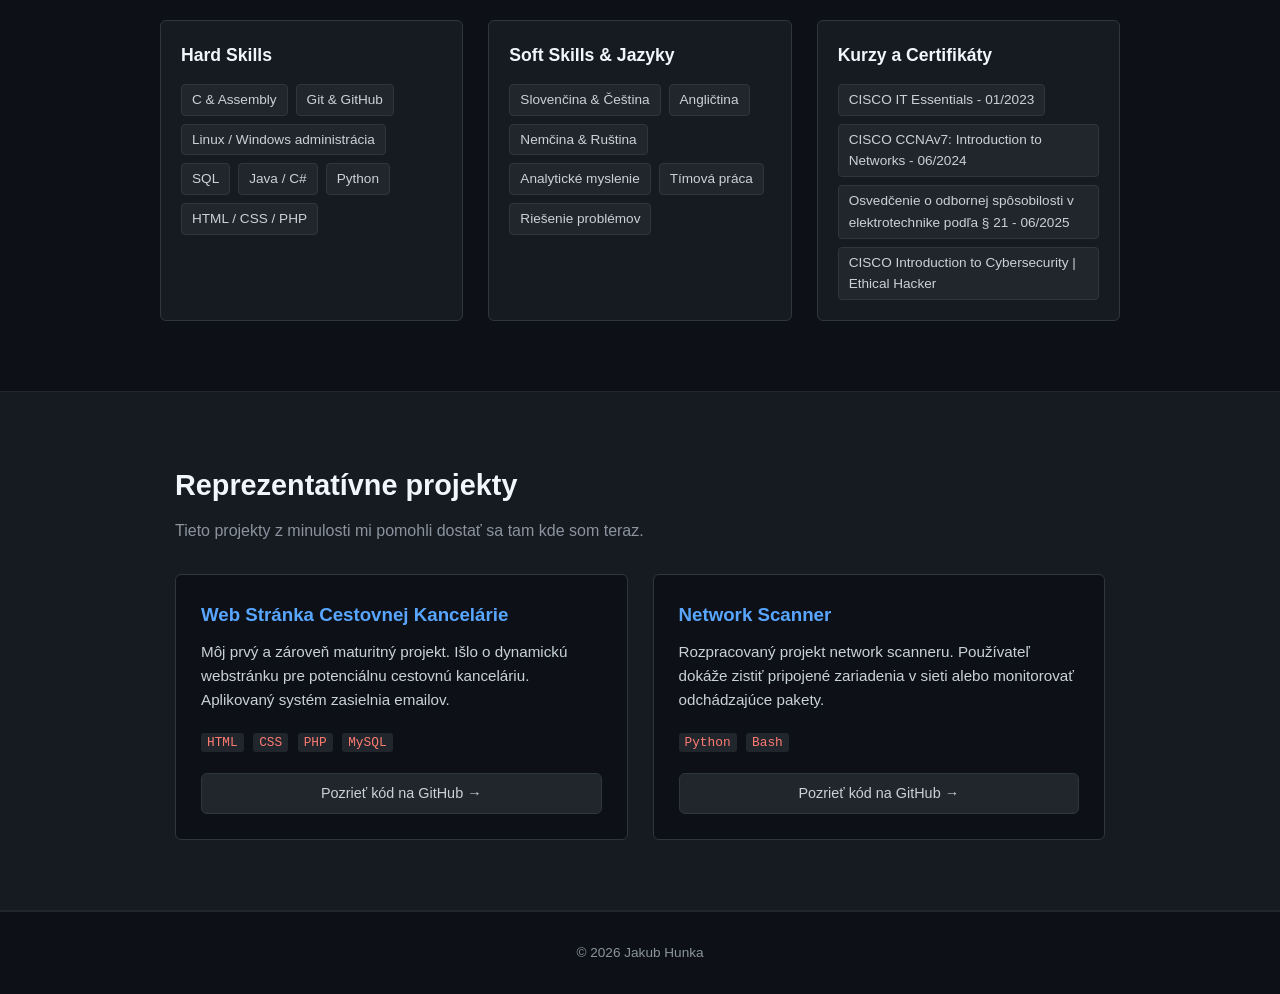
==== commit 235ef88b: "Updated" ====
--- a/index.html
+++ b/index.html
@@ -63,7 +63,7 @@
             <div class="interest-card">
                 <span class="interest-icon">⚽</span>
                 <h3>Šport</h3>
-                <p>Aktívne som sa venoval futbalu, no momentálne ma najviac baví volejbal a športy, kde môžem vybehnúť na ihrisko s dobrou partiou ľudí.</p>
+                <p>Aktívne som sa venoval futbalu, no momentálne ma najviac baví volejbal a športy, kde môžem vybehnúť na ihrisko s dobrou partiou ľudí. Poslednou dobou ma zaujala NHL.</p>
             </div>
 
             <div class="interest-card">
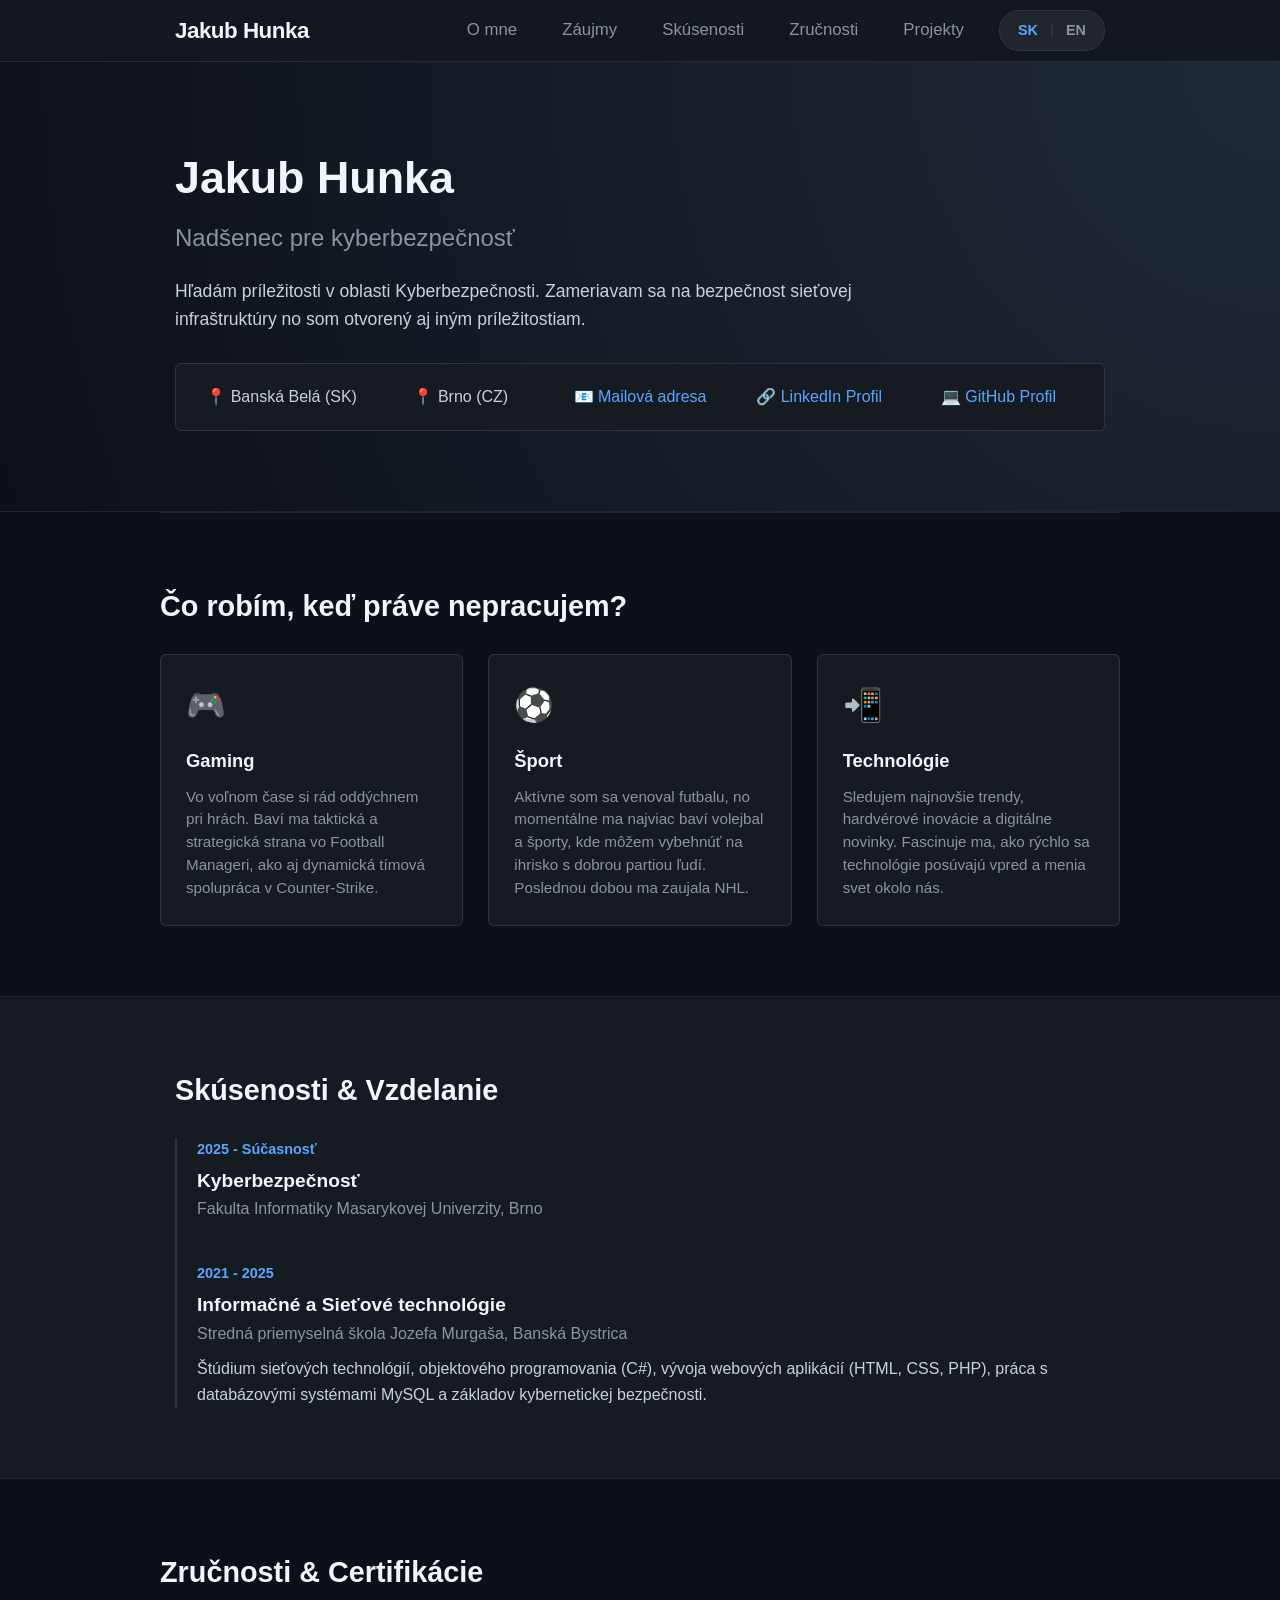
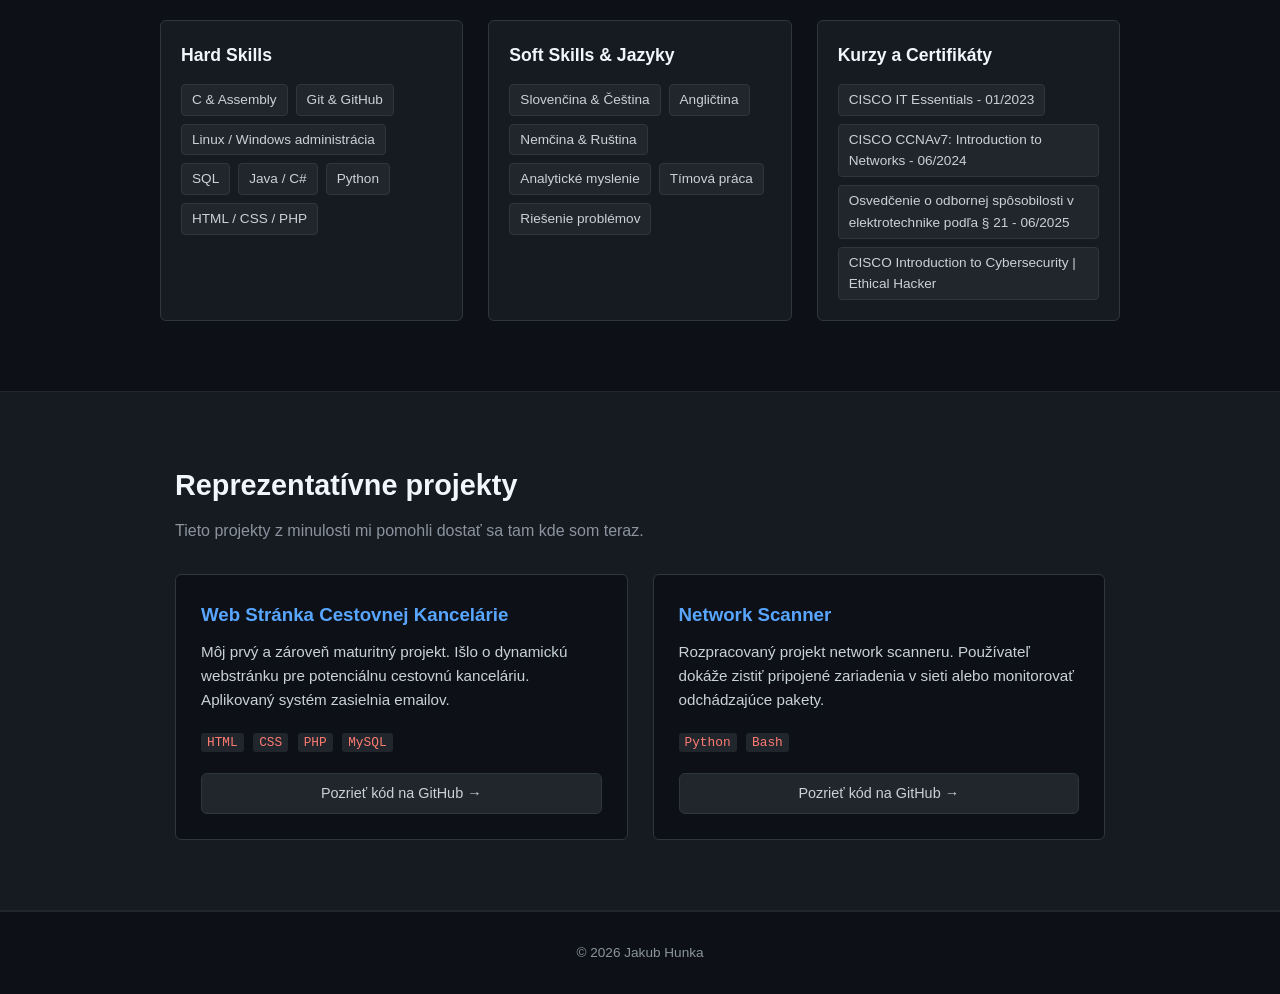
==== commit 09392e82: "Update" ====
--- a/index.html
+++ b/index.html
@@ -14,7 +14,8 @@
             
             <div class="nav-right">
                 <ul class="nav-links">
-                    <li><a href="#about">O mne</a></li>
+                    <li><a href="#hero">O mne</a></li>
+                    <li><a href="#interests">Záujmy</a></li>
                     <li><a href="#experience">Skúsenosti</a></li>
                     <li><a href="#skills">Zručnosti</a></li>
                     <li><a href="#projects">Projekty</a></li>
@@ -30,7 +31,7 @@
     </header>
 
     
-    <section class="hero">
+    <section id="hero" class="hero">
         <div class="container hero-grid">
             <div class="hero-text">
                 <h1>Jakub Hunka</h1>
